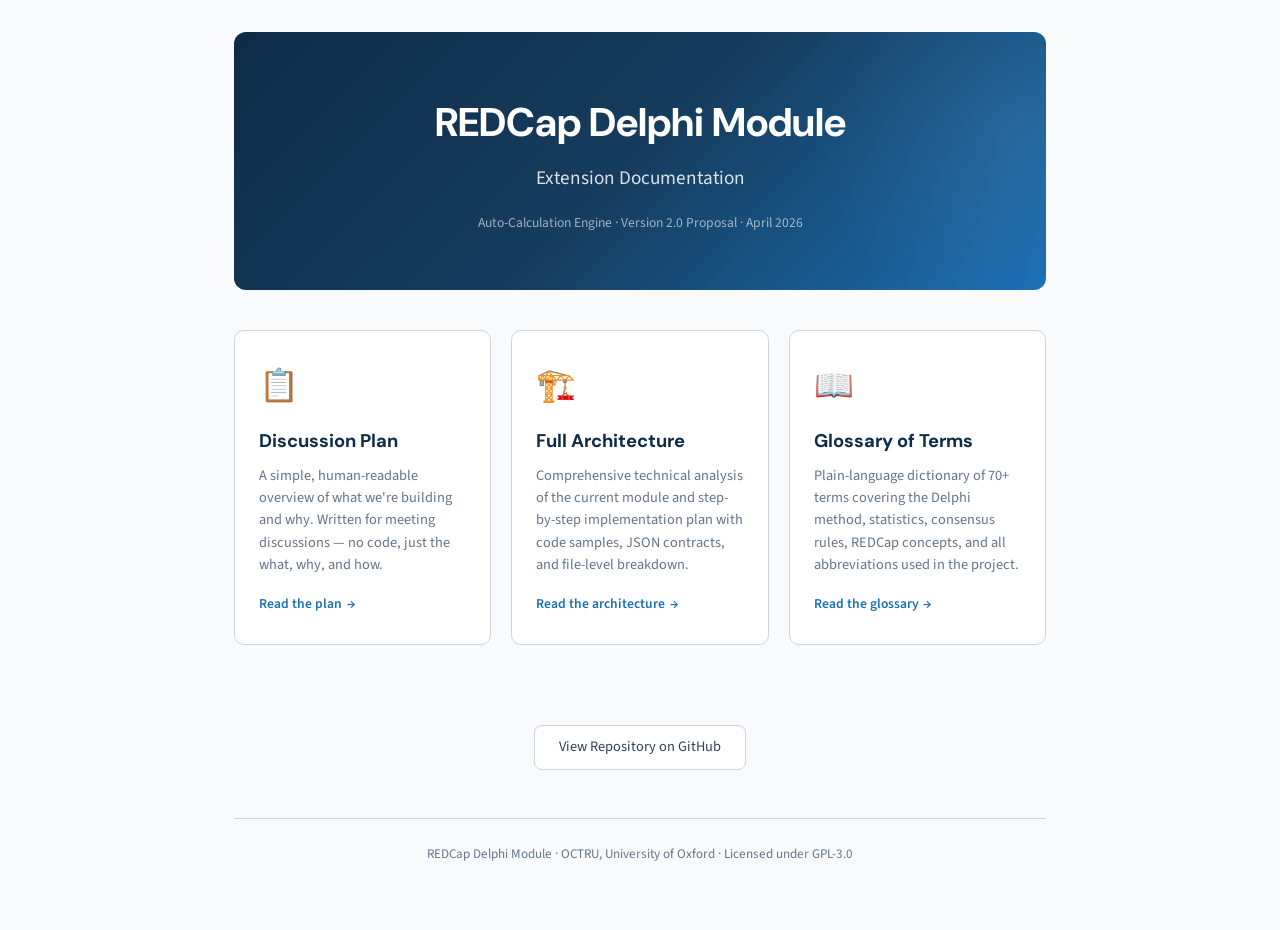
==== index.html @ 04008e5c "Initial commit" ====
<!DOCTYPE html>
<html lang="en">
<head>
  <meta charset="UTF-8">
  <meta name="viewport" content="width=device-width, initial-scale=1.0">
  <title>REDCap Delphi Module — Documentation</title>
  <link rel="preconnect" href="https://fonts.googleapis.com">
  <link href="https://fonts.googleapis.com/css2?family=DM+Sans:wght@400;500;600;700&family=Source+Sans+3:wght@400;500;600;700&family=JetBrains+Mono:wght@400;500;600&display=swap" rel="stylesheet">
  <link rel="stylesheet" href="styles.css">
  <style>
    .cards {
      display: grid;
      grid-template-columns: 1fr;
      gap: 1.25rem;
      margin-top: 2rem;
    }
    @media (min-width: 640px) {
      .cards { grid-template-columns: 1fr 1fr 1fr; }
    }
    .card {
      background: var(--white);
      border: 1px solid var(--border);
      border-radius: 10px;
      padding: 1.75rem 1.5rem;
      text-decoration: none;
      color: var(--text);
      transition: border-color 0.2s, box-shadow 0.2s, transform 0.15s;
      display: flex;
      flex-direction: column;
    }
    .card:hover {
      border-color: var(--blue);
      box-shadow: 0 4px 20px rgba(26, 111, 181, 0.12);
      transform: translateY(-2px);
    }
    .card-icon {
      font-size: 2rem;
      margin-bottom: 0.75rem;
    }
    .card h3 {
      font-family: var(--font-heading);
      font-size: 1.15rem;
      color: var(--navy);
      margin-bottom: 0.5rem;
    }
    .card p {
      font-size: 0.9rem;
      color: var(--muted);
      line-height: 1.55;
      flex: 1;
      margin-bottom: 1rem;
    }
    .card-link {
      font-size: 0.85rem;
      font-weight: 600;
      color: var(--blue);
      display: flex;
      align-items: center;
      gap: 0.3rem;
    }
    .card-link::after {
      content: '→';
    }
    .index-hero {
      text-align: center;
      padding: 3.5rem 2rem;
    }
    .index-hero h1 {
      font-size: 2.5rem;
      margin-bottom: 0.4rem;
    }
    .index-hero .subtitle {
      font-size: 1.2rem;
    }
    .repo-link {
      display: inline-block;
      margin-top: 2.5rem;
      padding: 0.6rem 1.5rem;
      background: var(--white);
      border: 1px solid var(--border);
      border-radius: 8px;
      color: var(--text);
      text-decoration: none;
      font-size: 0.9rem;
      transition: border-color 0.2s;
    }
    .repo-link:hover {
      border-color: var(--blue);
      color: var(--blue);
    }
    .footer-text {
      text-align: center;
      color: var(--muted);
      font-size: 0.82rem;
      margin-top: 3rem;
      padding-top: 1.5rem;
      border-top: 1px solid var(--border);
    }
  </style>
</head>
<body>

<div class="page-wrapper">

  <header class="doc-hero index-hero">
    <h1>REDCap Delphi Module</h1>
    <div class="subtitle">Extension Documentation</div>
    <div class="meta">Auto-Calculation Engine · Version 2.0 Proposal · April 2026</div>
  </header>

  <div class="cards">

    <a href="plan.html" class="card">
      <div class="card-icon">📋</div>
      <h3>Discussion Plan</h3>
      <p>A simple, human-readable overview of what we're building and why. Written for meeting discussions — no code, just the what, why, and how.</p>
      <span class="card-link">Read the plan</span>
    </a>

    <a href="architecture.html" class="card">
      <div class="card-icon">🏗️</div>
      <h3>Full Architecture</h3>
      <p>Comprehensive technical analysis of the current module and step-by-step implementation plan with code samples, JSON contracts, and file-level breakdown.</p>
      <span class="card-link">Read the architecture</span>
    </a>

    <a href="glossary.html" class="card">
      <div class="card-icon">📖</div>
      <h3>Glossary of Terms</h3>
      <p>Plain-language dictionary of 70+ terms covering the Delphi method, statistics, consensus rules, REDCap concepts, and all abbreviations used in the project.</p>
      <span class="card-link">Read the glossary</span>
    </a>

  </div>

  <div style="text-align:center; margin-top: 2.5rem;">
    <a href="https://github.com/dappelbe/REDCap_DelphiModule" class="repo-link">View Repository on GitHub</a>
  </div>

  <div class="footer-text">
    REDCap Delphi Module · OCTRU, University of Oxford · Licensed under GPL-3.0
  </div>

</div>
</body>
</html>
---- styles.css ----
/* ═══════════════════════════════════════════════════════
   REDCap Delphi Module — Documentation Styles
   ═══════════════════════════════════════════════════════ */

:root {
  --navy: #0f2b46;
  --blue: #1a6fb5;
  --blue-light: #e8f2fc;
  --blue-mid: #2e86c1;
  --sky: #d4e9f7;
  --ink: #1e293b;
  --text: #334155;
  --muted: #64748b;
  --border: #cbd5e1;
  --surface: #f8fafc;
  --white: #ffffff;
  --green: #16a34a;
  --green-bg: #dcfce7;
  --red: #dc2626;
  --red-bg: #fee2e2;
  --amber: #d97706;
  --amber-bg: #fef3c7;
  --code-bg: #f1f5f9;
  --code-text: #be185d;
  --font-body: 'Source Sans 3', 'Segoe UI', system-ui, sans-serif;
  --font-heading: 'DM Sans', 'Segoe UI', system-ui, sans-serif;
  --font-mono: 'JetBrains Mono', 'Fira Code', 'Consolas', monospace;
}

* { margin: 0; padding: 0; box-sizing: border-box; }

html {
  font-size: 16px;
  scroll-behavior: smooth;
}

body {
  font-family: var(--font-body);
  color: var(--text);
  background: var(--surface);
  line-height: 1.7;
  -webkit-font-smoothing: antialiased;
}

/* ── Layout ── */
.page-wrapper {
  max-width: 860px;
  margin: 0 auto;
  padding: 2rem 1.5rem 4rem;
}

/* ── Header / Hero ── */
.doc-hero {
  background: linear-gradient(135deg, var(--navy) 0%, #163d5e 50%, var(--blue) 100%);
  color: var(--white);
  padding: 3rem 2rem;
  border-radius: 12px;
  margin-bottom: 2.5rem;
  position: relative;
  overflow: hidden;
}

.doc-hero::before {
  content: '';
  position: absolute;
  top: -40%;
  right: -20%;
  width: 400px;
  height: 400px;
  background: radial-gradient(circle, rgba(255,255,255,0.06) 0%, transparent 70%);
  border-radius: 50%;
}

.doc-hero h1 {
  font-family: var(--font-heading);
  font-size: 2.2rem;
  font-weight: 700;
  margin-bottom: 0.5rem;
  position: relative;
}

.doc-hero .subtitle {
  font-size: 1.15rem;
  opacity: 0.85;
  font-weight: 400;
  position: relative;
}

.doc-hero .meta {
  margin-top: 1rem;
  font-size: 0.85rem;
  opacity: 0.6;
  position: relative;
}

/* ── Navigation ── */
.doc-nav {
  background: var(--white);
  border: 1px solid var(--border);
  border-radius: 10px;
  padding: 1.5rem 2rem;
  margin-bottom: 2.5rem;
}

.doc-nav h3 {
  font-family: var(--font-heading);
  font-size: 0.8rem;
  text-transform: uppercase;
  letter-spacing: 0.08em;
  color: var(--muted);
  margin-bottom: 0.75rem;
}

.doc-nav ol {
  padding-left: 1.2rem;
}

.doc-nav li {
  margin-bottom: 0.35rem;
}

.doc-nav a {
  color: var(--blue);
  text-decoration: none;
  font-size: 0.95rem;
}

.doc-nav a:hover {
  text-decoration: underline;
}

/* ── Sections ── */
.section {
  background: var(--white);
  border: 1px solid var(--border);
  border-radius: 10px;
  padding: 2rem 2rem 1.5rem;
  margin-bottom: 1.5rem;
}

.section h2 {
  font-family: var(--font-heading);
  font-size: 1.6rem;
  color: var(--navy);
  margin-bottom: 1rem;
  padding-bottom: 0.5rem;
  border-bottom: 2px solid var(--sky);
}

.section h3 {
  font-family: var(--font-heading);
  font-size: 1.2rem;
  color: var(--blue);
  margin: 1.5rem 0 0.75rem;
}

.section h4 {
  font-family: var(--font-heading);
  font-size: 1.05rem;
  color: var(--ink);
  margin: 1.25rem 0 0.5rem;
}

/* ── Text ── */
p {
  margin-bottom: 0.85rem;
}

strong {
  color: var(--ink);
  font-weight: 600;
}

em {
  color: var(--muted);
}

code {
  font-family: var(--font-mono);
  font-size: 0.85em;
  background: var(--code-bg);
  color: var(--code-text);
  padding: 0.15em 0.4em;
  border-radius: 4px;
}

/* ── Lists ── */
ul, ol {
  padding-left: 1.5rem;
  margin-bottom: 1rem;
}

li {
  margin-bottom: 0.4rem;
  line-height: 1.65;
}

li strong {
  color: var(--navy);
}

/* ── Tables ── */
table {
  width: 100%;
  border-collapse: collapse;
  margin: 1rem 0 1.25rem;
  font-size: 0.92rem;
}

th {
  background: var(--navy);
  color: var(--white);
  font-family: var(--font-heading);
  font-weight: 600;
  text-align: left;
  padding: 0.7rem 1rem;
}

th:first-child { border-radius: 6px 0 0 0; }
th:last-child  { border-radius: 0 6px 0 0; }

td {
  padding: 0.65rem 1rem;
  border-bottom: 1px solid var(--border);
  vertical-align: top;
}

tr:nth-child(even) td {
  background: var(--surface);
}

tr:last-child td:first-child { border-radius: 0 0 0 6px; }
tr:last-child td:last-child  { border-radius: 0 0 6px 0; }

/* ── Glossary term rows ── */
.term-name {
  font-weight: 700;
  color: var(--navy);
  white-space: nowrap;
  min-width: 160px;
  background: var(--blue-light) !important;
}

/* ── Code blocks ── */
pre {
  background: var(--ink);
  color: #e2e8f0;
  padding: 1.25rem 1.5rem;
  border-radius: 8px;
  overflow-x: auto;
  font-family: var(--font-mono);
  font-size: 0.82rem;
  line-height: 1.6;
  margin: 1rem 0 1.25rem;
}

pre .comment { color: #64748b; }
pre .keyword { color: #7dd3fc; }
pre .string  { color: #86efac; }
pre .key     { color: #fbbf24; }

/* ── Badges ── */
.badge {
  display: inline-block;
  padding: 0.15em 0.6em;
  border-radius: 4px;
  font-size: 0.82em;
  font-weight: 700;
  font-family: var(--font-mono);
  letter-spacing: 0.03em;
}

.badge-in   { background: var(--green-bg); color: var(--green); }
.badge-out  { background: var(--red-bg);   color: var(--red); }
.badge-und  { background: var(--amber-bg); color: var(--amber); }

/* ── Callout boxes ── */
.callout {
  border-left: 4px solid var(--blue);
  background: var(--blue-light);
  padding: 1rem 1.25rem;
  border-radius: 0 8px 8px 0;
  margin: 1rem 0 1.25rem;
}

.callout-warn {
  border-left-color: var(--amber);
  background: var(--amber-bg);
}

.callout-success {
  border-left-color: var(--green);
  background: var(--green-bg);
}

/* ── Flow diagram ── */
.flow {
  display: flex;
  align-items: center;
  flex-wrap: wrap;
  gap: 0.5rem;
  margin: 1rem 0 1.25rem;
  font-size: 0.9rem;
}

.flow-step {
  background: var(--blue-light);
  border: 1px solid var(--sky);
  padding: 0.4rem 0.9rem;
  border-radius: 6px;
  font-weight: 500;
  color: var(--navy);
}

.flow-arrow {
  color: var(--blue);
  font-size: 1.1rem;
  font-weight: 700;
}

/* ── Milestone cards ── */
.milestone {
  border: 1px solid var(--border);
  border-left: 4px solid var(--blue);
  border-radius: 0 8px 8px 0;
  padding: 1rem 1.25rem;
  margin-bottom: 0.75rem;
  background: var(--white);
}

.milestone-label {
  font-family: var(--font-heading);
  font-weight: 700;
  color: var(--navy);
  font-size: 0.95rem;
  margin-bottom: 0.25rem;
}

.milestone-time {
  font-size: 0.8rem;
  color: var(--muted);
  float: right;
  font-weight: 600;
}

.milestone p {
  margin: 0;
  font-size: 0.92rem;
}

/* ── Back to top ── */
.back-link {
  display: inline-block;
  margin-top: 0.75rem;
  font-size: 0.82rem;
  color: var(--muted);
  text-decoration: none;
}

.back-link:hover {
  color: var(--blue);
}

/* ── Page links bar ── */
.page-links {
  background: var(--white);
  border: 1px solid var(--border);
  border-radius: 10px;
  padding: 1rem 1.5rem;
  margin-bottom: 2rem;
  display: flex;
  gap: 1rem;
  flex-wrap: wrap;
}

.page-links a {
  color: var(--blue);
  text-decoration: none;
  font-size: 0.9rem;
  padding: 0.3rem 0.8rem;
  border: 1px solid var(--sky);
  border-radius: 6px;
  background: var(--blue-light);
  transition: background 0.2s;
}

.page-links a:hover {
  background: var(--sky);
}

.page-links a.active {
  background: var(--navy);
  color: var(--white);
  border-color: var(--navy);
}

/* ── Responsive ── */
@media (max-width: 640px) {
  .page-wrapper { padding: 1rem; }
  .doc-hero { padding: 2rem 1.25rem; }
  .doc-hero h1 { font-size: 1.6rem; }
  .section { padding: 1.25rem; }
  table { font-size: 0.82rem; }
  th, td { padding: 0.5rem 0.6rem; }
  .flow { flex-direction: column; }
  .flow-arrow { transform: rotate(90deg); }
  .page-links { flex-direction: column; }
}

/* ── Print ── */
@media print {
  body { background: white; }
  .page-wrapper { max-width: 100%; }
  .doc-hero { break-after: page; }
  .section { break-inside: avoid; border: none; padding: 1rem 0; }
  .doc-nav { display: none; }
}
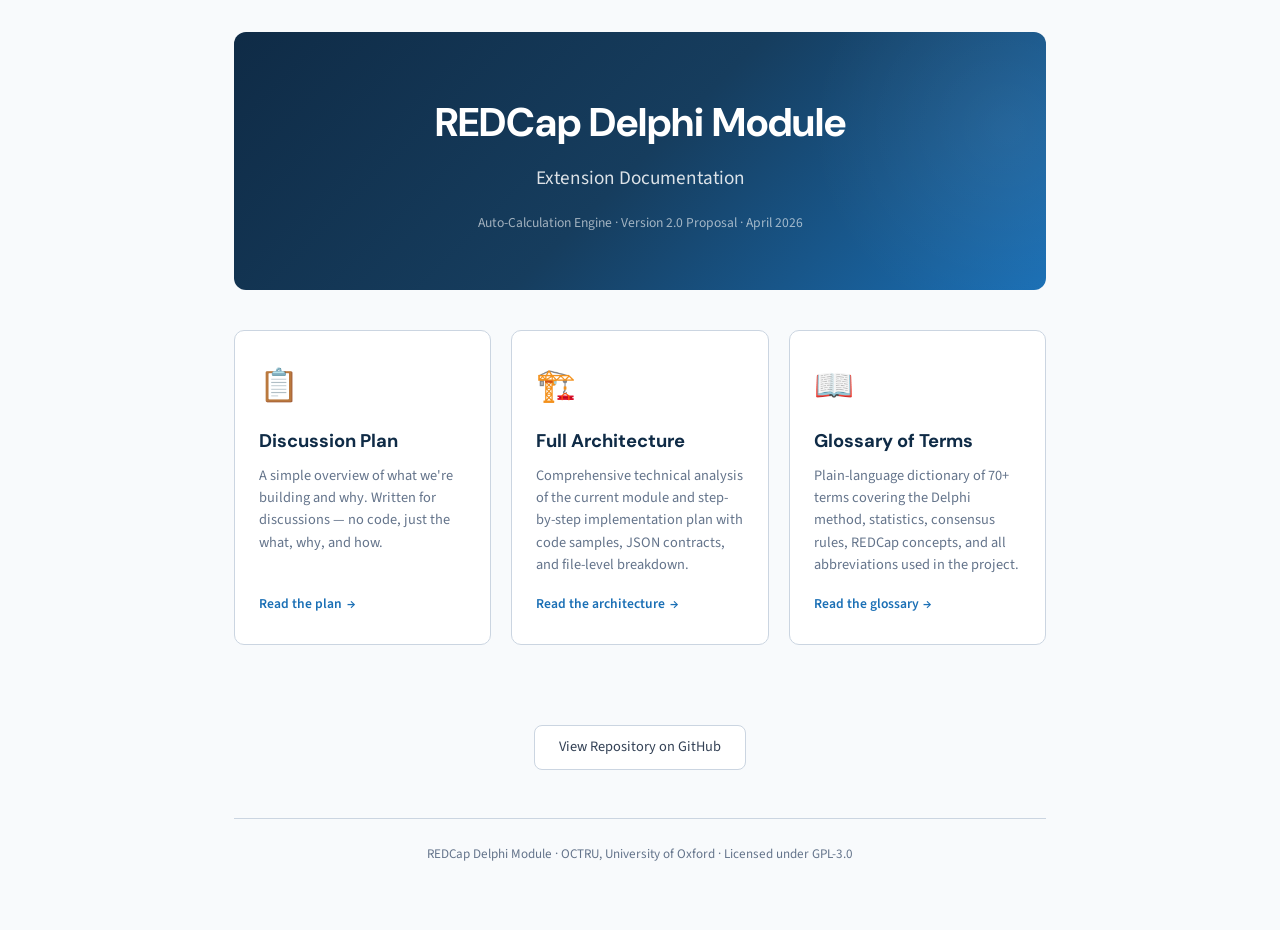
==== commit 48047268: "Simplify description text in Discussion Plan card" ====
--- a/index.html
+++ b/index.html
@@ -113,7 +113,7 @@
     <a href="plan.html" class="card">
       <div class="card-icon">📋</div>
       <h3>Discussion Plan</h3>
-      <p>A simple, human-readable overview of what we're building and why. Written for meeting discussions — no code, just the what, why, and how.</p>
+      <p>A simple overview of what we're building and why. Written for discussions — no code, just the what, why, and how.</p>
       <span class="card-link">Read the plan</span>
     </a>
 
